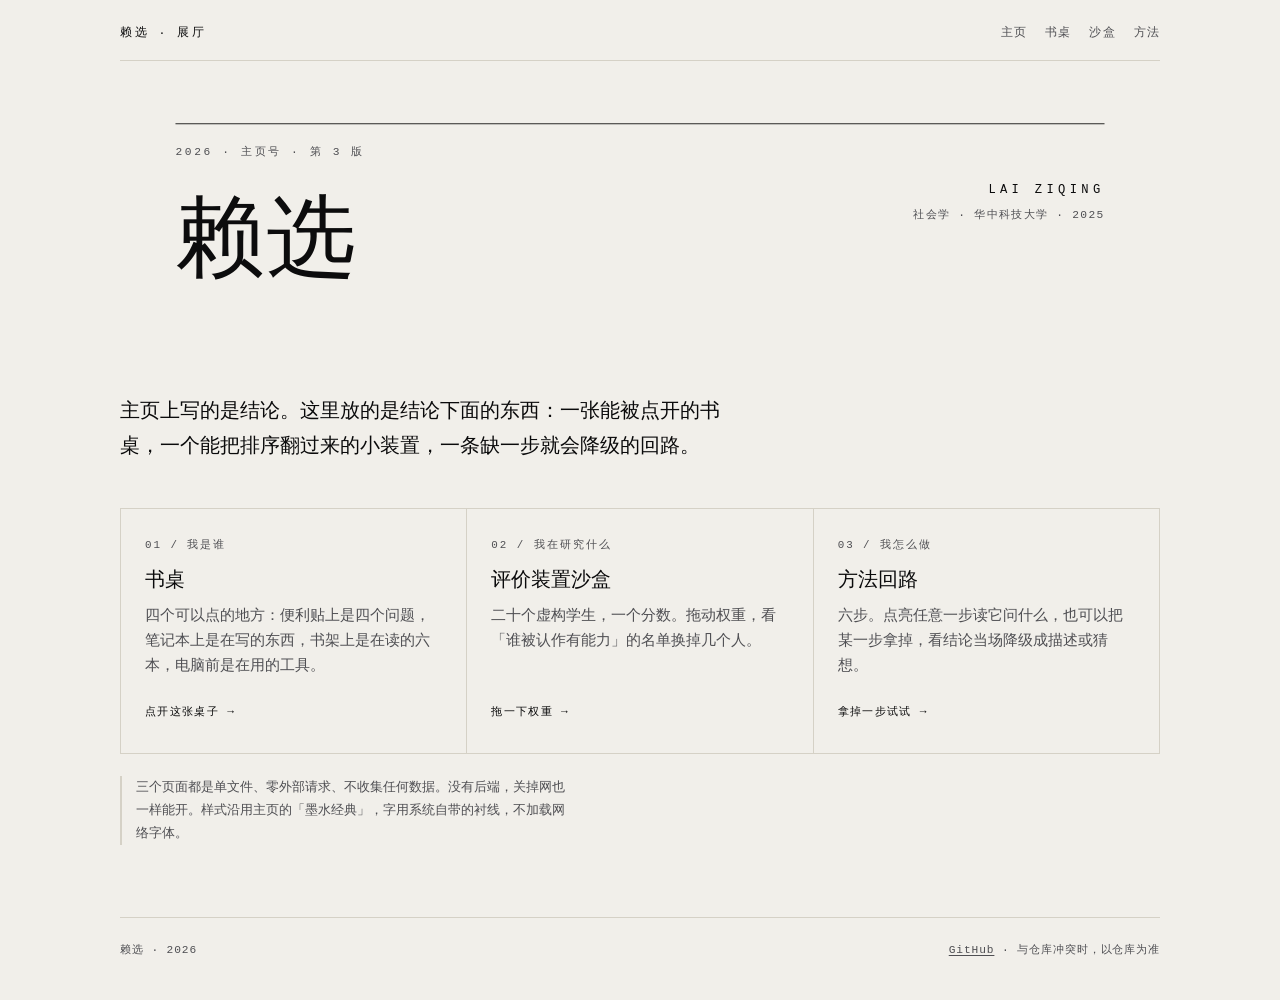
==== index.html @ 60f8e9c2 "site: 展厅 v1 —— 书桌 / 评价装置沙盒 / 方法回路" ====
<!DOCTYPE html>
<html lang="zh-CN">
<head>
<meta charset="UTF-8">
<meta name="viewport" content="width=device-width, initial-scale=1.0">
<title>赖选 · 展厅</title>
<meta name="description" content="三个能动手的小东西：一张会回应的书桌、一个评价装置沙盒、一条会降级的方法回路。">
<meta name="color-scheme" content="light">
<link rel="stylesheet" href="assets/tokens.css">
<link rel="stylesheet" href="assets/site.css">
</head>
<body>
<a class="skip" href="#main">跳到正文</a>
<div class="wrap">
  <header class="site-head">
    <a class="brand" href="./">赖选 · 展厅</a>
    <nav>
      <a href="https://github.com/peishenglai3-hash">主页</a>
      <a href="desk/">书桌</a>
      <a href="sandbox/">沙盒</a>
      <a href="field/">方法</a>
    </nav>
  </header>

  <main id="main">
    <picture class="hero-img">
      <source media="(prefers-color-scheme: dark)" srcset="assets/hero-dark.svg">
      <img src="assets/hero-light.svg" alt="赖选 · 主页号 第 3 版。把属于人的，交给人。" width="1200" height="320">
    </picture>

    <p class="lede">主页上写的是结论。这里放的是结论下面的东西：一张能被点开的书桌，一个能把排序翻过来的小装置，一条缺一步就会降级的回路。</p>

    <div class="cards">
      <a class="card" href="desk/">
        <span class="k">01 / 我是谁</span>
        <h2>书桌</h2>
        <p>四个可以点的地方：便利贴上是四个问题，笔记本上是在写的东西，书架上是在读的六本，电脑前是在用的工具。</p>
        <span class="go">点开这张桌子</span>
      </a>
      <a class="card" href="sandbox/">
        <span class="k">02 / 我在研究什么</span>
        <h2>评价装置沙盒</h2>
        <p>二十个虚构学生，一个分数。拖动权重，看「谁被认作有能力」的名单换掉几个人。</p>
        <span class="go">拖一下权重</span>
      </a>
      <a class="card" href="field/">
        <span class="k">03 / 我怎么做</span>
        <h2>方法回路</h2>
        <p>六步。点亮任意一步读它问什么，也可以把某一步拿掉，看结论当场降级成描述或猜想。</p>
        <span class="go">拿掉一步试试</span>
      </a>
    </div>

    <p class="note">三个页面都是单文件、零外部请求、不收集任何数据。没有后端，关掉网也一样能开。样式沿用主页的「墨水经典」，字用系统自带的衬线，不加载网络字体。</p>
  </main>

  <footer class="site-foot">
    <span>赖选 · 2026</span>
    <span><a href="https://github.com/peishenglai3-hash">GitHub</a> · 与仓库冲突时，以仓库为准</span>
  </footer>
</div>
</body>
</html>
---- assets/tokens.css ----
/* 墨水经典（ink-classic）—— 取值直接来自
   dsh-guizang-design/skills/guizang-page-skill/assets/themes.json
   paper #f1efea / ink #0a0a0b / accent #111111
   版式规则来自 references/design-rules.md（1200px 容器 / 80px 边距 /
   17px 正文 / 1.85 行高 / 36em 行长 / 最多 2 条粗线 / 每风格一个 accent）。
   本文件只新增两个派生量：--ink-2（次级文字）与 --rule（细线），
   两者都要过 WCAG AA，由 build/contrast.mjs 计算。 */

:root {
  --paper: #f1efea;
  --ink: #0a0a0b;
  --ink-2: #4f4f53;
  --rule: #d5d1c6;
  --accent: #111111;

  --font-serif: 'Noto Serif SC', 'Source Han Serif SC', 'Source Han Serif CN',
    'Songti SC', 'STSong', 'SimSun', Georgia, serif;
  --font-sans: 'Inter', -apple-system, BlinkMacSystemFont, 'Segoe UI',
    'PingFang SC', 'Hiragino Sans GB', 'Microsoft YaHei', 'Noto Sans SC',
    sans-serif;
  --font-mono: 'IBM Plex Mono', ui-monospace, SFMono-Regular, Consolas,
    'Courier New', monospace;

  --text-size: 1.0625rem;      /* 17px */
  --text-leading: 1.85;
  --measure: 36em;
  --gap-section: 64px;
  --container: 1200px;
  --pad: 80px;
  --radius: 3px;
}

* { box-sizing: border-box; }

html {
  background: var(--paper);
  color: var(--ink);
  -webkit-text-size-adjust: 100%;
}

body {
  margin: 0;
  font-family: var(--font-serif);
  font-size: var(--text-size);
  line-height: var(--text-leading);
  letter-spacing: 0;
  line-break: strict;
  overflow-wrap: break-word;
  text-rendering: optimizeLegibility;
}

.wrap {
  max-width: var(--container);
  margin: 0 auto;
  padding: 0 var(--pad);
}

@media (max-width: 1024px) {
  :root { --pad: 32px; }
}
@media (max-width: 640px) {
  :root { --pad: 20px; --text-size: 1rem; --gap-section: 44px; }
}

h1, h2, h3 {
  font-family: var(--font-serif);
  font-weight: 400;
  line-height: 1.4;
  letter-spacing: 0;
  margin: 0 0 .6em;
}
h1 { font-size: clamp(2rem, 5vw, 3.25rem); line-height: 1.3; }
h2 { font-size: clamp(1.35rem, 2.6vw, 1.75rem); }

p { margin: 0 0 1em; max-width: var(--measure); }
a { color: var(--ink); text-decoration-thickness: 1px; text-underline-offset: .18em; }
a:hover { text-decoration-thickness: 2px; }

.mono {
  font-family: var(--font-mono);
  font-size: .74rem;
  letter-spacing: .08em;
  text-transform: uppercase;
  color: var(--ink-2);
}

.rule { height: 1px; background: var(--rule); border: 0; margin: 0; }
.rule-thick { height: 2px; background: var(--ink); border: 0; margin: 0; }

.section { padding: var(--gap-section) 0 0; }
.muted { color: var(--ink-2); }
.small { font-size: .88rem; line-height: 1.7; }

/* 焦点可见性：键盘用户必须看得见 */
:focus-visible {
  outline: 2px solid var(--ink);
  outline-offset: 3px;
}

.skip {
  position: absolute;
  left: -9999px;
}
.skip:focus {
  left: 12px;
  top: 12px;
  z-index: 99;
  background: var(--paper);
  padding: 8px 12px;
  border: 1px solid var(--ink);
}

@media (prefers-reduced-motion: reduce) {
  *, *::before, *::after {
    animation-duration: .001ms !important;
    animation-iteration-count: 1 !important;
    transition-duration: .001ms !important;
  }
}

/* 抓帧模式：build/capture.mjs 会在 <html> 上打 data-capture，
   把站点外壳藏掉，只留 demo 本身，GIF 才不会带上页头或被切顶。 */
html[data-capture] .site-head,
html[data-capture] .site-foot,
html[data-capture] .cap-hide { display: none !important; }
html[data-capture] body { padding: 0; }
html[data-capture] .desk,
html[data-capture] .sbx { margin-top: 0 !important; }
---- assets/site.css ----
/* 展厅的站点外壳。设计 token 全部来自 tokens.css（墨水经典），
   这里只放导航、卡片、页脚这些"跨页面"的东西。 */

.site-head {
  display: flex;
  align-items: baseline;
  justify-content: space-between;
  gap: 16px;
  padding: 22px 0 14px;
  border-bottom: 1px solid var(--rule);
  flex-wrap: wrap;
}
.site-head a { text-decoration: none; }
.site-head .brand {
  font-family: var(--font-mono);
  font-size: .72rem;
  letter-spacing: .22em;
  text-transform: uppercase;
  color: var(--ink);
}
.site-head nav { display: flex; gap: 18px; flex-wrap: wrap; }
.site-head nav a {
  font-family: var(--font-mono);
  font-size: .72rem;
  letter-spacing: .1em;
  color: var(--ink-2);
  text-decoration: none;
  padding-bottom: 2px;
  border-bottom: 1px solid transparent;
}
.site-head nav a:hover,
.site-head nav a[aria-current="page"] { color: var(--ink); border-bottom-color: var(--ink); }

.hero-img { display: block; width: 100%; height: auto; margin: 28px 0 8px; }
.hero-img img { display: block; width: 100%; height: auto; }

.lede {
  font-size: clamp(1.05rem, 2.2vw, 1.28rem);
  line-height: 1.75;
  max-width: 30em;
  margin: 26px 0 0;
}

.cards {
  display: grid;
  grid-template-columns: repeat(3, 1fr);
  gap: 1px;
  background: var(--rule);
  border: 1px solid var(--rule);
  margin: 44px 0 0;
}
@media (max-width: 900px) { .cards { grid-template-columns: 1fr; } }
.card {
  background: var(--paper);
  padding: 26px 24px 30px;
  text-decoration: none;
  color: inherit;
  display: flex;
  flex-direction: column;
  gap: 10px;
  transition: background .18s ease;
  position: relative;
}
.card:hover, .card:focus-visible { background: #eae7df; }
.card .k {
  font-family: var(--font-mono);
  font-size: .68rem;
  letter-spacing: .18em;
  color: var(--ink-2);
  text-transform: uppercase;
}
.card h2 { font-size: 1.25rem; margin: 0; }
.card p { font-size: .92rem; line-height: 1.7; color: var(--ink-2); margin: 0; }
.card .go {
  margin-top: auto;
  padding-top: 14px;
  font-family: var(--font-mono);
  font-size: .7rem;
  letter-spacing: .12em;
  color: var(--ink);
}
.card .go::after { content: " →"; }

.site-foot {
  margin-top: 72px;
  padding: 22px 0 40px;
  border-top: 1px solid var(--rule);
  display: flex;
  justify-content: space-between;
  gap: 16px;
  flex-wrap: wrap;
  font-family: var(--font-mono);
  font-size: .7rem;
  letter-spacing: .08em;
  color: var(--ink-2);
}
.site-foot a { color: var(--ink-2); }

.note {
  font-size: .84rem;
  line-height: 1.7;
  color: var(--ink-2);
  border-left: 2px solid var(--rule);
  padding-left: 14px;
  max-width: 34em;
  margin: 22px 0 0;
}
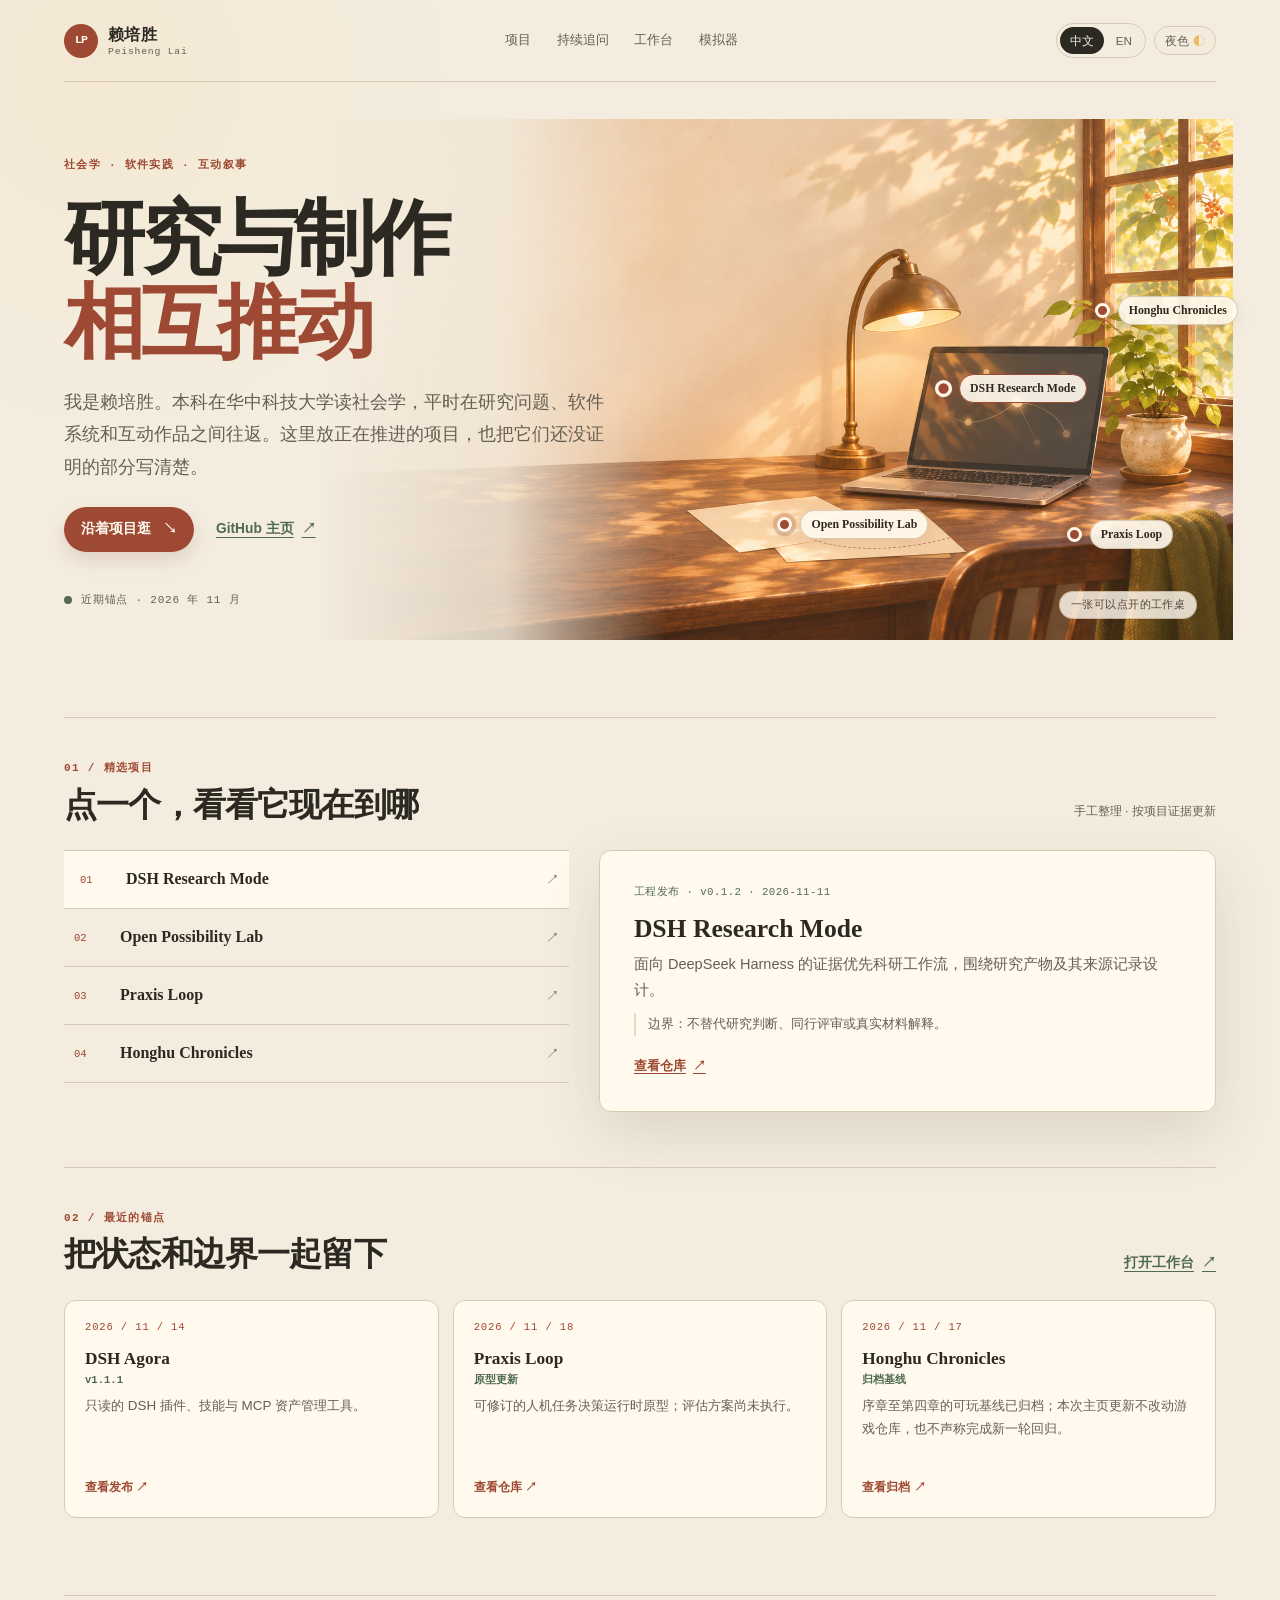
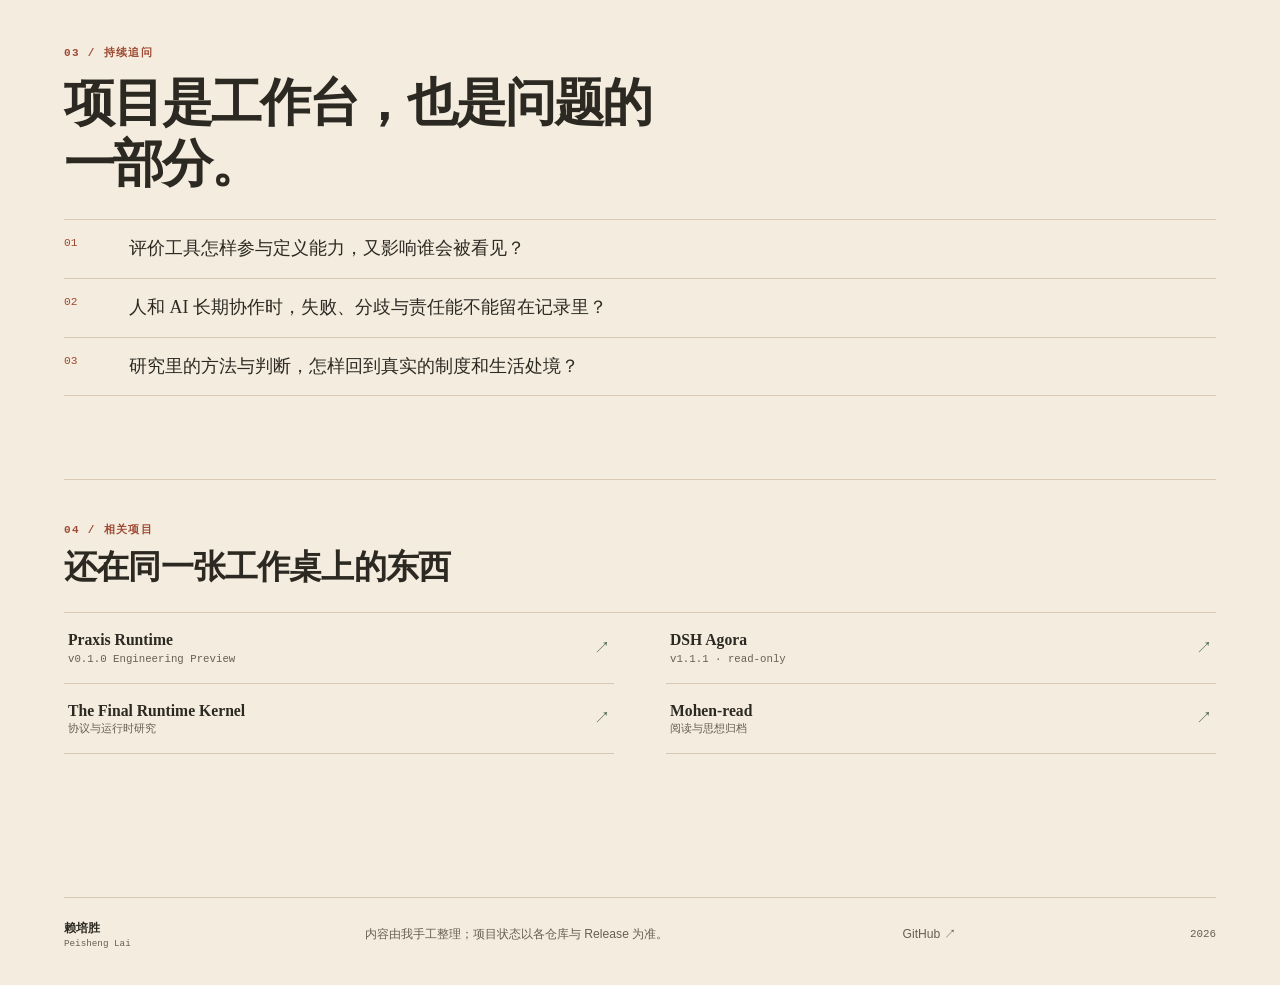
==== commit c3807478: "Rebuild personal homepage with bilingual project views" ====
--- a/index.html
+++ b/index.html
@@ -1,63 +1,95 @@
-<!DOCTYPE html>
-<html lang="zh-CN">
+<!doctype html>
+<html lang="zh-CN" data-title-zh="赖培胜 · 研究与制作" data-title-en="Peisheng Lai · Research and Making" data-description-zh="赖培胜的个人主页：社会学问题、软件实践与互动叙事。" data-description-en="Peisheng Lai's personal homepage: sociological questions, software practice, and interactive narrative.">
 <head>
-<meta charset="UTF-8">
-<meta name="viewport" content="width=device-width, initial-scale=1.0">
-<title>赖选 · 展厅</title>
-<meta name="description" content="三个能动手的小东西：一张会回应的书桌、一个评价装置沙盒、一条会降级的方法回路。">
-<meta name="color-scheme" content="light">
-<link rel="stylesheet" href="assets/tokens.css">
-<link rel="stylesheet" href="assets/site.css">
+  <meta charset="utf-8"><meta name="viewport" content="width=device-width, initial-scale=1">
+  <meta name="description" content="赖培胜的个人主页：社会学问题、软件实践与互动叙事。"><meta name="color-scheme" content="light dark"><meta name="theme-color" content="#f4eddf">
+  <title>赖培胜 · 研究与制作</title>
+  <link rel="stylesheet" href="assets/tokens.css"><link rel="stylesheet" href="assets/site.css"><link rel="stylesheet" href="assets/home.css">
+  <script defer src="assets/site.js"></script><script defer src="assets/home.js"></script>
 </head>
 <body>
-<a class="skip" href="#main">跳到正文</a>
-<div class="wrap">
+<a class="skip-link" href="#main"><span data-copy-lang="zh">跳到正文</span><span data-copy-lang="en" hidden>Skip to content</span></a>
+<div class="site-shell">
   <header class="site-head">
-    <a class="brand" href="./">赖选 · 展厅</a>
-    <nav>
-      <a href="https://github.com/peishenglai3-hash">主页</a>
-      <a href="desk/">书桌</a>
-      <a href="sandbox/">沙盒</a>
-      <a href="field/">方法</a>
+    <a class="brand" href="./" aria-label="赖培胜 · Peisheng Lai"><span class="brand__mark" aria-hidden="true">LP</span><span class="brand__name">赖培胜 <small>Peisheng Lai</small></span></a>
+    <nav class="main-nav" aria-label="主要导航" data-aria-zh="主要导航" data-aria-en="Primary navigation">
+      <a href="#projects"><span data-copy-lang="zh">项目</span><span data-copy-lang="en" hidden>Projects</span></a>
+      <a href="#questions"><span data-copy-lang="zh">持续追问</span><span data-copy-lang="en" hidden>Questions</span></a>
+      <a href="desk/"><span data-copy-lang="zh">工作台</span><span data-copy-lang="en" hidden>Workbench</span></a>
+      <a href="sandbox/"><span data-copy-lang="zh">模拟器</span><span data-copy-lang="en" hidden>Sandbox</span></a>
     </nav>
+    <div class="head-controls">
+      <div class="language-switch" role="group" aria-label="语言 / Language" data-aria-zh="语言" data-aria-en="Language"><button type="button" data-language="zh" aria-pressed="true">中文</button><button type="button" data-language="en" aria-pressed="false">EN</button></div>
+      <button class="theme-switch" type="button" data-theme-toggle><span data-copy-lang="zh">夜色</span><span data-copy-lang="en" hidden>Night</span><span class="theme-switch__icon" aria-hidden="true">◐</span></button>
+    </div>
   </header>
+  <main id="main">
+    <section class="hero" aria-labelledby="hero-title">
+      <div class="hero-copy">
+        <p class="eyebrow"><span data-copy-lang="zh">社会学 · 软件实践 · 互动叙事</span><span data-copy-lang="en" hidden>SOCIOLOGY · SOFTWARE PRACTICE · INTERACTIVE NARRATIVE</span></p>
+        <h1 id="hero-title"><span data-copy-lang="zh">研究与制作</span><span data-copy-lang="en" hidden>Research and making</span><br><em><span data-copy-lang="zh">相互推动</span><span data-copy-lang="en" hidden>move together</span></em></h1>
+        <p class="hero-intro"><span data-copy-lang="zh">我是赖培胜。本科在华中科技大学读社会学，平时在研究问题、软件系统和互动作品之间往返。这里放正在推进的项目，也把它们还没证明的部分写清楚。</span><span data-copy-lang="en" hidden>I’m Peisheng Lai. I study sociology at Huazhong University of Science and Technology and move between research questions, software systems, and interactive projects. This page gathers current work and states what each project has not yet established.</span></p>
+        <div class="hero-actions"><a class="button button--primary" href="#projects"><span data-copy-lang="zh">沿着项目逛</span><span data-copy-lang="en" hidden>Explore projects</span><span aria-hidden="true">↘</span></a><a class="text-link" href="https://github.com/peishenglai3-hash"><span data-copy-lang="zh">GitHub 主页</span><span data-copy-lang="en" hidden>GitHub profile</span><span aria-hidden="true">↗</span></a></div>
+        <p class="hero-note"><span class="pulse-dot" aria-hidden="true"></span><span data-copy-lang="zh">近期锚点 · 2026 年 11 月</span><span data-copy-lang="en" hidden>Current anchors · November 2026</span></p>
+      </div>
+      <div class="desk-stage">
+        <img class="desk-art" src="assets/study-room.png" width="1660" height="927" alt="">
+        <span class="scene-caption"><span data-copy-lang="zh">一张可以点开的工作桌</span><span data-copy-lang="en" hidden>A workbench you can explore</span></span>
+        <button class="project-pin pin--research" type="button" data-project="research-mode" aria-controls="project-detail" aria-pressed="true"><span class="pin__dot" aria-hidden="true"></span><span class="pin__label">DSH Research Mode</span></button>
+        <button class="project-pin pin--opl" type="button" data-project="open-possibility-lab" aria-controls="project-detail" aria-pressed="false"><span class="pin__dot" aria-hidden="true"></span><span class="pin__label">Open Possibility Lab</span></button>
+        <button class="project-pin pin--praxis" type="button" data-project="praxis-loop" aria-controls="project-detail" aria-pressed="false"><span class="pin__dot" aria-hidden="true"></span><span class="pin__label">Praxis Loop</span></button>
+        <button class="project-pin pin--honghu" type="button" data-project="honghu-chronicles" aria-controls="project-detail" aria-pressed="false"><span class="pin__dot" aria-hidden="true"></span><span class="pin__label">Honghu Chronicles</span></button>
+        <span class="scene-path" aria-hidden="true"></span>
+      </div>
+    </section>
 
-  <main id="main">
-    <picture class="hero-img">
-      <source media="(prefers-color-scheme: dark)" srcset="assets/hero-dark.svg">
-      <img src="assets/hero-light.svg" alt="赖选 · 主页号 第 3 版。把属于人的，交给人。" width="1200" height="320">
-    </picture>
+    <section class="project-dock" id="projects" aria-labelledby="projects-title">
+      <div class="section-heading"><div><p class="eyebrow">01 / <span data-copy-lang="zh">精选项目</span><span data-copy-lang="en" hidden>SELECTED PROJECTS</span></p><h2 id="projects-title"><span data-copy-lang="zh">点一个，看看它现在到哪</span><span data-copy-lang="en" hidden>Choose a project to see its current state</span></h2></div><p class="section-aside"><span data-copy-lang="zh">手工整理 · 按项目证据更新</span><span data-copy-lang="en" hidden>Curated by hand · Updated from project evidence</span></p></div>
+      <div class="project-layout">
+        <div class="project-list" role="group" aria-label="精选项目" data-aria-zh="精选项目" data-aria-en="Selected projects">
+          <button type="button" data-project="research-mode" aria-controls="project-detail" aria-pressed="true"><span class="project-index">01</span><span class="project-list__name">DSH Research Mode</span><span class="project-arrow" aria-hidden="true">↗</span></button>
+          <button type="button" data-project="open-possibility-lab" aria-controls="project-detail" aria-pressed="false"><span class="project-index">02</span><span class="project-list__name">Open Possibility Lab</span><span class="project-arrow" aria-hidden="true">↗</span></button>
+          <button type="button" data-project="praxis-loop" aria-controls="project-detail" aria-pressed="false"><span class="project-index">03</span><span class="project-list__name">Praxis Loop</span><span class="project-arrow" aria-hidden="true">↗</span></button>
+          <button type="button" data-project="honghu-chronicles" aria-controls="project-detail" aria-pressed="false"><span class="project-index">04</span><span class="project-list__name">Honghu Chronicles</span><span class="project-arrow" aria-hidden="true">↗</span></button>
+        </div>
+        <article class="project-detail" id="project-detail" aria-live="polite" aria-atomic="true">
+          <p class="project-detail__meta" id="project-meta">工程发布 · v0.1.2 · 2026-11-11</p><h3 id="project-name">DSH Research Mode</h3>
+          <p id="project-description">面向 DeepSeek Harness 的证据优先科研工作流，围绕研究产物及其来源记录设计。</p>
+          <p class="project-detail__boundary" id="project-boundary">边界：不替代研究判断、同行评审或真实材料解释。</p>
+          <a id="project-link" href="https://github.com/peishenglai3-hash/dsh-research-mode" target="_blank" rel="noreferrer"><span data-copy-lang="zh">查看仓库</span><span data-copy-lang="en" hidden>Open repository</span><span aria-hidden="true">↗</span></a>
+        </article>
+      </div>
+    </section>
 
-    <p class="lede">主页上写的是结论。这里放的是结论下面的东西：一张能被点开的书桌，一个能把排序翻过来的小装置，一条缺一步就会降级的回路。</p>
+    <section class="recent-section" aria-labelledby="recent-title">
+      <div class="section-heading"><div><p class="eyebrow">02 / <span data-copy-lang="zh">最近的锚点</span><span data-copy-lang="en" hidden>RECENT ANCHORS</span></p><h2 id="recent-title"><span data-copy-lang="zh">把状态和边界一起留下</span><span data-copy-lang="en" hidden>Keep status and limits visible</span></h2></div><a class="text-link" href="desk/"><span data-copy-lang="zh">打开工作台</span><span data-copy-lang="en" hidden>Open workbench</span><span aria-hidden="true">↗</span></a></div>
+      <div class="recent-grid">
+        <article class="recent-item"><span class="recent-date">2026 / 11 / 14</span><h3>DSH Agora <small>v1.1.1</small></h3><p><span data-copy-lang="zh">只读的 DSH 插件、技能与 MCP 资产管理工具。</span><span data-copy-lang="en" hidden>A read-only asset steward for DSH plugins, skills, and MCPs.</span></p><a href="https://github.com/peishenglai3-hash/dsh-agora/releases/tag/v1.1.1"><span data-copy-lang="zh">查看发布</span><span data-copy-lang="en" hidden>View release</span> ↗</a></article>
+        <article class="recent-item"><span class="recent-date">2026 / 11 / 18</span><h3>Praxis Loop <small><span data-copy-lang="zh">原型更新</span><span data-copy-lang="en" hidden>Prototype update</span></small></h3><p><span data-copy-lang="zh">可修订的人机任务决策运行时原型；评估方案尚未执行。</span><span data-copy-lang="en" hidden>A runtime prototype for revisable human–AI task decisions; the evaluation plan has not been run.</span></p><a href="https://github.com/peishenglai3-hash/praxis-loop"><span data-copy-lang="zh">查看仓库</span><span data-copy-lang="en" hidden>View repository</span> ↗</a></article>
+        <article class="recent-item"><span class="recent-date">2026 / 11 / 17</span><h3>Honghu Chronicles <small><span data-copy-lang="zh">归档基线</span><span data-copy-lang="en" hidden>Archived baseline</span></small></h3><p><span data-copy-lang="zh">序章至第四章的可玩基线已归档；本次主页更新不改动游戏仓库，也不声称完成新一轮回归。</span><span data-copy-lang="en" hidden>The playable prologue-to-chapter-four baseline is archived. This homepage update leaves the game repository untouched and makes no new regression claim.</span></p><a href="https://github.com/peishenglai3-hash/honghu-chronicles"><span data-copy-lang="zh">查看归档</span><span data-copy-lang="en" hidden>View archive</span> ↗</a></article>
+      </div>
+    </section>
 
-    <div class="cards">
-      <a class="card" href="desk/">
-        <span class="k">01 / 我是谁</span>
-        <h2>书桌</h2>
-        <p>四个可以点的地方：便利贴上是四个问题，笔记本上是在写的东西，书架上是在读的六本，电脑前是在用的工具。</p>
-        <span class="go">点开这张桌子</span>
-      </a>
-      <a class="card" href="sandbox/">
-        <span class="k">02 / 我在研究什么</span>
-        <h2>评价装置沙盒</h2>
-        <p>二十个虚构学生，一个分数。拖动权重，看「谁被认作有能力」的名单换掉几个人。</p>
-        <span class="go">拖一下权重</span>
-      </a>
-      <a class="card" href="field/">
-        <span class="k">03 / 我怎么做</span>
-        <h2>方法回路</h2>
-        <p>六步。点亮任意一步读它问什么，也可以把某一步拿掉，看结论当场降级成描述或猜想。</p>
-        <span class="go">拿掉一步试试</span>
-      </a>
-    </div>
+    <section class="questions-section" id="questions" aria-labelledby="questions-title">
+      <p class="eyebrow">03 / <span data-copy-lang="zh">持续追问</span><span data-copy-lang="en" hidden>OPEN QUESTIONS</span></p><h2 id="questions-title"><span data-copy-lang="zh">项目是工作台，也是问题的一部分。</span><span data-copy-lang="en" hidden>Projects are workbenches—and part of the questions.</span></h2>
+      <div class="question-lines">
+        <p><span>01</span><span data-copy-lang="zh">评价工具怎样参与定义能力，又影响谁会被看见？</span><span data-copy-lang="en" hidden>How do evaluation tools help define ability—and shape who gets recognized?</span></p>
+        <p><span>02</span><span data-copy-lang="zh">人和 AI 长期协作时，失败、分歧与责任能不能留在记录里？</span><span data-copy-lang="en" hidden>In long-term human–AI work, can failure, dissent, and responsibility remain visible?</span></p>
+        <p><span>03</span><span data-copy-lang="zh">研究里的方法与判断，怎样回到真实的制度和生活处境？</span><span data-copy-lang="en" hidden>How can research methods and judgments return to real institutions and lived conditions?</span></p>
+      </div>
+    </section>
 
-    <p class="note">三个页面都是单文件、零外部请求、不收集任何数据。没有后端，关掉网也一样能开。样式沿用主页的「墨水经典」，字用系统自带的衬线，不加载网络字体。</p>
+    <section class="more-projects" aria-labelledby="more-title">
+      <div class="section-heading"><div><p class="eyebrow">04 / <span data-copy-lang="zh">相关项目</span><span data-copy-lang="en" hidden>RELATED PROJECTS</span></p><h2 id="more-title"><span data-copy-lang="zh">还在同一张工作桌上的东西</span><span data-copy-lang="en" hidden>More work from the same desk</span></h2></div></div>
+      <div class="related-list">
+        <a href="https://github.com/peishenglai3-hash/praxis-runtime"><span><b>Praxis Runtime</b><small>v0.1.0 Engineering Preview</small></span><span aria-hidden="true">↗</span></a>
+        <a href="https://github.com/peishenglai3-hash/dsh-agora"><span><b>DSH Agora</b><small>v1.1.1 · read-only</small></span><span aria-hidden="true">↗</span></a>
+        <a href="https://github.com/peishenglai3-hash/the_final-runtime-kernel"><span><b>The Final Runtime Kernel</b><small><span data-copy-lang="zh">协议与运行时研究</span><span data-copy-lang="en" hidden>Runtime and protocol research</span></small></span><span aria-hidden="true">↗</span></a>
+        <a href="https://github.com/peishenglai3-hash/Mohen-read"><span><b>Mohen-read</b><small><span data-copy-lang="zh">阅读与思想归档</span><span data-copy-lang="en" hidden>Reading and thought archive</span></small></span><span aria-hidden="true">↗</span></a>
+      </div>
+    </section>
   </main>
-
-  <footer class="site-foot">
-    <span>赖选 · 2026</span>
-    <span><a href="https://github.com/peishenglai3-hash">GitHub</a> · 与仓库冲突时，以仓库为准</span>
-  </footer>
+  <footer class="site-foot"><a class="footer-name" href="./">赖培胜 <span>Peisheng Lai</span></a><p><span data-copy-lang="zh">内容由我手工整理；项目状态以各仓库与 Release 为准。</span><span data-copy-lang="en" hidden>Curated by me; project status follows each repository and release.</span></p><a href="https://github.com/peishenglai3-hash">GitHub ↗</a><span class="foot-year">2026</span></footer>
 </div>
 </body>
 </html>
--- a/assets/tokens.css
+++ b/assets/tokens.css
@@ -1,128 +1,39 @@
-/* 墨水经典（ink-classic）—— 取值直接来自
-   dsh-guizang-design/skills/guizang-page-skill/assets/themes.json
-   paper #f1efea / ink #0a0a0b / accent #111111
-   版式规则来自 references/design-rules.md（1200px 容器 / 80px 边距 /
-   17px 正文 / 1.85 行高 / 36em 行长 / 最多 2 条粗线 / 每风格一个 accent）。
-   本文件只新增两个派生量：--ink-2（次级文字）与 --rule（细线），
-   两者都要过 WCAG AA，由 build/contrast.mjs 计算。 */
-
 :root {
-  --paper: #f1efea;
-  --ink: #0a0a0b;
-  --ink-2: #4f4f53;
-  --rule: #d5d1c6;
-  --accent: #111111;
-
-  --font-serif: 'Noto Serif SC', 'Source Han Serif SC', 'Source Han Serif CN',
-    'Songti SC', 'STSong', 'SimSun', Georgia, serif;
-  --font-sans: 'Inter', -apple-system, BlinkMacSystemFont, 'Segoe UI',
-    'PingFang SC', 'Hiragino Sans GB', 'Microsoft YaHei', 'Noto Sans SC',
-    sans-serif;
-  --font-mono: 'IBM Plex Mono', ui-monospace, SFMono-Regular, Consolas,
-    'Courier New', monospace;
-
-  --text-size: 1.0625rem;      /* 17px */
-  --text-leading: 1.85;
-  --measure: 36em;
-  --gap-section: 64px;
-  --container: 1200px;
-  --pad: 80px;
-  --radius: 3px;
+  color-scheme: light;
+  --paper: #f4eddf;
+  --paper-raised: #fff9ee;
+  --ink: #2c2922;
+  --ink-muted: #675f52;
+  --line: #d7c9b2;
+  --line-strong: #b6a489;
+  --accent: #9e4933;
+  --accent-soft: #edd4c5;
+  --leaf: #506b51;
+  --leaf-soft: #dce4d1;
+  --sun: #efbc63;
+  --wood: #95603e;
+  --shadow: 0 22px 60px rgba(61, 43, 23, .12);
+  --serif: "Noto Serif SC", "Source Han Serif SC", "Songti SC", "STSong", Georgia, serif;
+  --sans: "Inter", -apple-system, BlinkMacSystemFont, "Segoe UI", "PingFang SC", "Microsoft YaHei", "Noto Sans SC", sans-serif;
+  --mono: "IBM Plex Mono", ui-monospace, SFMono-Regular, Consolas, monospace;
+  --measure: 72rem;
+  --radius-sm: 4px;
+  --radius-md: 12px;
+  --radius-lg: 22px;
 }
-
-* { box-sizing: border-box; }
-
-html {
-  background: var(--paper);
-  color: var(--ink);
-  -webkit-text-size-adjust: 100%;
+:root[data-theme="night"] {
+  color-scheme: dark;
+  --paper: #20251f;
+  --paper-raised: #292e27;
+  --ink: #f2eadb;
+  --ink-muted: #c2b8a5;
+  --line: #4a4d41;
+  --line-strong: #6e705f;
+  --accent: #e28b68;
+  --accent-soft: #49352d;
+  --leaf: #a3b88c;
+  --leaf-soft: #374232;
+  --sun: #f1c875;
+  --wood: #9c704f;
+  --shadow: 0 22px 60px rgba(0, 0, 0, .26);
 }
-
-body {
-  margin: 0;
-  font-family: var(--font-serif);
-  font-size: var(--text-size);
-  line-height: var(--text-leading);
-  letter-spacing: 0;
-  line-break: strict;
-  overflow-wrap: break-word;
-  text-rendering: optimizeLegibility;
-}
-
-.wrap {
-  max-width: var(--container);
-  margin: 0 auto;
-  padding: 0 var(--pad);
-}
-
-@media (max-width: 1024px) {
-  :root { --pad: 32px; }
-}
-@media (max-width: 640px) {
-  :root { --pad: 20px; --text-size: 1rem; --gap-section: 44px; }
-}
-
-h1, h2, h3 {
-  font-family: var(--font-serif);
-  font-weight: 400;
-  line-height: 1.4;
-  letter-spacing: 0;
-  margin: 0 0 .6em;
-}
-h1 { font-size: clamp(2rem, 5vw, 3.25rem); line-height: 1.3; }
-h2 { font-size: clamp(1.35rem, 2.6vw, 1.75rem); }
-
-p { margin: 0 0 1em; max-width: var(--measure); }
-a { color: var(--ink); text-decoration-thickness: 1px; text-underline-offset: .18em; }
-a:hover { text-decoration-thickness: 2px; }
-
-.mono {
-  font-family: var(--font-mono);
-  font-size: .74rem;
-  letter-spacing: .08em;
-  text-transform: uppercase;
-  color: var(--ink-2);
-}
-
-.rule { height: 1px; background: var(--rule); border: 0; margin: 0; }
-.rule-thick { height: 2px; background: var(--ink); border: 0; margin: 0; }
-
-.section { padding: var(--gap-section) 0 0; }
-.muted { color: var(--ink-2); }
-.small { font-size: .88rem; line-height: 1.7; }
-
-/* 焦点可见性：键盘用户必须看得见 */
-:focus-visible {
-  outline: 2px solid var(--ink);
-  outline-offset: 3px;
-}
-
-.skip {
-  position: absolute;
-  left: -9999px;
-}
-.skip:focus {
-  left: 12px;
-  top: 12px;
-  z-index: 99;
-  background: var(--paper);
-  padding: 8px 12px;
-  border: 1px solid var(--ink);
-}
-
-@media (prefers-reduced-motion: reduce) {
-  *, *::before, *::after {
-    animation-duration: .001ms !important;
-    animation-iteration-count: 1 !important;
-    transition-duration: .001ms !important;
-  }
-}
-
-/* 抓帧模式：build/capture.mjs 会在 <html> 上打 data-capture，
-   把站点外壳藏掉，只留 demo 本身，GIF 才不会带上页头或被切顶。 */
-html[data-capture] .site-head,
-html[data-capture] .site-foot,
-html[data-capture] .cap-hide { display: none !important; }
-html[data-capture] body { padding: 0; }
-html[data-capture] .desk,
-html[data-capture] .sbx { margin-top: 0 !important; }
--- a/assets/site.css
+++ b/assets/site.css
@@ -1,107 +1,126 @@
-/* 展厅的站点外壳。设计 token 全部来自 tokens.css（墨水经典），
-   这里只放导航、卡片、页脚这些"跨页面"的东西。 */
-
+* { box-sizing: border-box; }
+html { scroll-behavior: smooth; scroll-padding-top: 88px; }
+body {
+  margin: 0;
+  min-width: 320px;
+  background:
+    radial-gradient(circle at 8% 3%, rgba(239,188,99,.10), transparent 22rem),
+    var(--paper);
+  color: var(--ink);
+  font-family: var(--sans);
+  font-size: 16px;
+  line-height: 1.65;
+  transition: background-color .25s ease, color .25s ease;
+}
+body, button, input { font-family: var(--sans); }
+a { color: inherit; }
+button { color: inherit; }
+[hidden] { display: none !important; }
+::selection { background: var(--accent-soft); color: var(--ink); }
+:focus-visible { outline: 3px solid var(--leaf); outline-offset: 4px; }
+.skip-link {
+  position: fixed; z-index: 100; left: 12px; top: 12px;
+  transform: translateY(-180%); padding: 9px 13px;
+  background: var(--ink); color: var(--paper); border-radius: var(--radius-sm);
+}
+.skip-link:focus { transform: none; }
+.site-shell { width: min(var(--measure), calc(100% - 48px)); margin: 0 auto; }
 .site-head {
-  display: flex;
-  align-items: baseline;
-  justify-content: space-between;
-  gap: 16px;
-  padding: 22px 0 14px;
-  border-bottom: 1px solid var(--rule);
-  flex-wrap: wrap;
+  position: relative; z-index: 5;
+  min-height: 82px; display: flex; align-items: center;
+  justify-content: space-between; gap: 18px;
+  border-bottom: 1px solid var(--line);
 }
-.site-head a { text-decoration: none; }
-.site-head .brand {
-  font-family: var(--font-mono);
-  font-size: .72rem;
-  letter-spacing: .22em;
-  text-transform: uppercase;
-  color: var(--ink);
+.brand {
+  display: inline-flex; align-items: center; gap: 10px;
+  text-decoration: none; white-space: nowrap;
 }
-.site-head nav { display: flex; gap: 18px; flex-wrap: wrap; }
-.site-head nav a {
-  font-family: var(--font-mono);
-  font-size: .72rem;
-  letter-spacing: .1em;
-  color: var(--ink-2);
-  text-decoration: none;
-  padding-bottom: 2px;
-  border-bottom: 1px solid transparent;
+.brand__mark {
+  width: 34px; height: 34px; display: grid; place-items: center;
+  background: var(--accent); color: #fff8ed; border-radius: 50%;
+  font: 700 .73rem/1 var(--mono); letter-spacing: -.08em;
 }
-.site-head nav a:hover,
-.site-head nav a[aria-current="page"] { color: var(--ink); border-bottom-color: var(--ink); }
-
-.hero-img { display: block; width: 100%; height: auto; margin: 28px 0 8px; }
-.hero-img img { display: block; width: 100%; height: auto; }
-
-.lede {
-  font-size: clamp(1.05rem, 2.2vw, 1.28rem);
-  line-height: 1.75;
-  max-width: 30em;
-  margin: 26px 0 0;
+.brand__name { font-family: var(--serif); font-weight: 650; letter-spacing: .03em; }
+.brand__name small { display: block; margin-top: -3px; color: var(--ink-muted); font: 500 .61rem/1.4 var(--mono); letter-spacing: .08em; }
+.main-nav { display: flex; align-items: center; justify-content: center; gap: clamp(10px, 2vw, 26px); }
+.main-nav a {
+  color: var(--ink-muted); text-decoration: none; font-size: .82rem;
+  padding: 10px 0; border-bottom: 1px solid transparent; transition: color .18s, border-color .18s;
 }
-
-.cards {
-  display: grid;
-  grid-template-columns: repeat(3, 1fr);
-  gap: 1px;
-  background: var(--rule);
-  border: 1px solid var(--rule);
-  margin: 44px 0 0;
+.main-nav a:hover { color: var(--accent); border-color: var(--accent); }
+.head-controls { display: flex; align-items: center; gap: 8px; }
+.language-switch { display: inline-flex; padding: 3px; gap: 2px; border: 1px solid var(--line); border-radius: 999px; }
+.language-switch button, .theme-switch {
+  border: 0; background: transparent; cursor: pointer;
+  font-size: .73rem; line-height: 1; padding: 8px 10px; border-radius: 999px;
 }
-@media (max-width: 900px) { .cards { grid-template-columns: 1fr; } }
-.card {
-  background: var(--paper);
-  padding: 26px 24px 30px;
-  text-decoration: none;
-  color: inherit;
-  display: flex;
-  flex-direction: column;
-  gap: 10px;
-  transition: background .18s ease;
-  position: relative;
+.language-switch button { color: var(--ink-muted); }
+.language-switch button[aria-pressed="true"] { color: var(--paper); background: var(--ink); }
+.theme-switch { border: 1px solid var(--line); color: var(--ink-muted); }
+.theme-switch:hover { color: var(--accent); border-color: var(--accent); }
+.theme-switch__icon { margin-left: 4px; color: var(--sun); }
+.eyebrow {
+  margin: 0; color: var(--accent); font: 600 .69rem/1.4 var(--mono);
+  letter-spacing: .12em; text-transform: uppercase;
 }
-.card:hover, .card:focus-visible { background: #eae7df; }
-.card .k {
-  font-family: var(--font-mono);
-  font-size: .68rem;
-  letter-spacing: .18em;
-  color: var(--ink-2);
-  text-transform: uppercase;
+.button {
+  display: inline-flex; align-items: center; gap: 12px;
+  min-height: 45px; padding: 10px 17px; border-radius: 999px;
+  text-decoration: none; font-size: .85rem; font-weight: 600;
+  transition: transform .18s ease, background-color .18s ease, color .18s ease;
 }
-.card h2 { font-size: 1.25rem; margin: 0; }
-.card p { font-size: .92rem; line-height: 1.7; color: var(--ink-2); margin: 0; }
-.card .go {
-  margin-top: auto;
-  padding-top: 14px;
-  font-family: var(--font-mono);
-  font-size: .7rem;
-  letter-spacing: .12em;
-  color: var(--ink);
+.button:hover { transform: translateY(-2px); }
+.button--primary { background: var(--accent); color: #fff9ee; box-shadow: 0 8px 18px rgba(117, 57, 39, .15); }
+.button--primary:hover { background: #823b2b; }
+.text-link { display: inline-flex; align-items: center; gap: 8px; color: var(--leaf); font-size: .86rem; font-weight: 650; text-decoration-thickness: 1px; text-underline-offset: 4px; }
+.text-link:hover { color: var(--accent); }
+.section-heading { display: flex; align-items: end; justify-content: space-between; gap: 24px; margin-bottom: 26px; }
+.section-heading h2 { margin: 7px 0 0; font: 600 clamp(1.45rem, 2.6vw, 2.1rem)/1.25 var(--serif); letter-spacing: -.025em; }
+.section-aside { margin: 0 0 4px; color: var(--ink-muted); font-size: .78rem; }
+.site-foot {
+  display: flex; align-items: center; justify-content: space-between; flex-wrap: wrap;
+  gap: 12px 24px; margin-top: 88px; padding: 20px 0 34px;
+  border-top: 1px solid var(--line); color: var(--ink-muted); font-size: .76rem;
 }
-.card .go::after { content: " →"; }
-
-.site-foot {
-  margin-top: 72px;
-  padding: 22px 0 40px;
-  border-top: 1px solid var(--rule);
-  display: flex;
-  justify-content: space-between;
-  gap: 16px;
-  flex-wrap: wrap;
-  font-family: var(--font-mono);
-  font-size: .7rem;
-  letter-spacing: .08em;
-  color: var(--ink-2);
+.site-foot p { margin: 0; }
+.site-foot a { color: inherit; text-decoration: none; }
+.site-foot a:hover { color: var(--accent); }
+.footer-name { font-family: var(--serif); font-weight: 650; color: var(--ink) !important; }
+.footer-name span { display: block; font: 500 .58rem/1.4 var(--mono); color: var(--ink-muted); }
+.foot-year { font: .68rem var(--mono); }
+.subpage { padding-top: 44px; }
+.subpage h1 { max-width: 17ch; margin: 9px 0 14px; font: 600 clamp(2.2rem, 5vw, 4rem)/1.1 var(--serif); letter-spacing: -.04em; }
+.subpage .lede { max-width: 48rem; margin: 0; color: var(--ink-muted); font-size: clamp(1rem, 1.8vw, 1.17rem); line-height: 1.8; }
+.panel {
+  margin-top: 30px; padding: clamp(20px, 4vw, 36px);
+  border: 1px solid var(--line); border-radius: var(--radius-md);
+  background: var(--paper-raised); box-shadow: var(--shadow);
 }
-.site-foot a { color: var(--ink-2); }
-
-.note {
-  font-size: .84rem;
-  line-height: 1.7;
-  color: var(--ink-2);
-  border-left: 2px solid var(--rule);
-  padding-left: 14px;
-  max-width: 34em;
-  margin: 22px 0 0;
+.note-box {
+  padding: 14px 17px; border-left: 3px solid var(--leaf);
+  background: var(--leaf-soft); color: var(--ink); font-size: .9rem;
 }
+.muted { color: var(--ink-muted); }
+.inline-link { color: var(--leaf); font-weight: 650; text-underline-offset: 3px; }
+.small-meta { color: var(--ink-muted); font: .68rem/1.5 var(--mono); letter-spacing: .04em; }
+@media (max-width: 850px) {
+  .site-head { align-items: center; flex-wrap: wrap; padding: 14px 0; }
+  .main-nav { order: 3; width: 100%; justify-content: flex-start; overflow-x: auto; }
+}
+@media (max-width: 560px) {
+  .site-shell { width: min(100% - 28px, var(--measure)); }
+  .brand__mark { width: 31px; height: 31px; }
+  .site-head { display: grid; grid-template-columns: minmax(0,1fr) auto; gap: 8px 12px; }
+  .brand { grid-column: 1; grid-row: 1; min-width: 0; }
+  .head-controls { grid-column: 2; grid-row: 1; gap: 5px; }
+  .main-nav { grid-column: 1 / -1; grid-row: 2; order: initial; width: 100%; gap: 18px; margin-top: 2px; }
+  .main-nav a { white-space: nowrap; font-size: .77rem; }
+  .theme-switch { display: none; }
+  .language-switch button { padding: 8px 9px; }
+  .site-foot { align-items: flex-start; flex-direction: column; margin-top: 60px; }
+  .foot-year { align-self: flex-end; margin-top: -25px; }
+}
+@media (prefers-reduced-motion: reduce) {
+  html { scroll-behavior: auto; }
+  *, *::before, *::after { animation-duration: .01ms !important; animation-iteration-count: 1 !important; transition-duration: .01ms !important; }
+}
--- a/assets/home.css
+++ b/assets/home.css
@@ -0,0 +1,150 @@
+.hero {
+  position: relative; min-height: 610px; display: flex; align-items: center;
+  padding: 56px 0 68px; isolation: isolate;
+}
+.hero-copy { position: relative; z-index: 2; width: 48%; max-width: 560px; padding: 20px 0; }
+.hero-copy .eyebrow { margin-bottom: 24px; }
+.hero h1 {
+  margin: 0; max-width: 11em; font: 650 clamp(2.8rem, 6.3vw, 5.5rem)/1.03 var(--serif);
+  letter-spacing: -.055em;
+}
+.hero h1 em { color: var(--accent); font-style: normal; }
+.hero-intro { max-width: 34rem; margin: 22px 0 0; color: var(--ink-muted); font-size: clamp(.98rem, 1.5vw, 1.1rem); line-height: 1.85; }
+.hero-actions { display: flex; align-items: center; gap: 22px; margin-top: 24px; }
+.hero-note { display: flex; align-items: center; gap: 9px; margin: 40px 0 0; color: var(--ink-muted); font: .69rem var(--mono); letter-spacing: .07em; }
+.pulse-dot { width: 8px; height: 8px; border-radius: 50%; background: var(--leaf); box-shadow: 0 0 0 0 rgba(80,107,81,.35); animation: pulse 2.8s ease-out infinite; }
+@keyframes pulse { 60% { box-shadow: 0 0 0 8px rgba(80,107,81,0); } 100% { box-shadow: 0 0 0 0 rgba(80,107,81,0); } }
+.desk-stage {
+  position: absolute; z-index: 1; top: 37px; right: -28px;
+  width: min(81%, 1040px); aspect-ratio: 1660 / 927;
+  pointer-events: none;
+}
+.desk-art { width: 100%; height: 100%; display: block; object-fit: contain; object-position: center; -webkit-mask-image: linear-gradient(to right, transparent 0%, rgba(0,0,0,.18) 21%, #000 38%); mask-image: linear-gradient(to right, transparent 0%, rgba(0,0,0,.18) 21%, #000 38%); }
+.scene-caption {
+  position: absolute; right: 5%; bottom: 4%; z-index: 2;
+  padding: 6px 11px; border: 1px solid rgba(128,95,56,.28); border-radius: 999px;
+  background: rgba(255,249,238,.82); color: #514537; font: .68rem var(--mono); letter-spacing: .04em;
+}
+.scene-path {
+  position: absolute; left: 49%; top: 51%; width: 35%; height: 30%;
+  border: 1px dashed rgba(158,73,51,.62); border-color: transparent transparent rgba(158,73,51,.62) transparent;
+  border-radius: 0 0 60% 50%; transform: rotate(-12deg); pointer-events: none;
+}
+.project-pin {
+  position: absolute; z-index: 3; pointer-events: auto; display: inline-flex;
+  align-items: center; gap: 8px; border: 0; padding: 0; background: transparent;
+  cursor: pointer; color: #31291f; font: 600 .74rem/1.25 var(--serif);
+  animation: drift 4.8s ease-in-out infinite;
+}
+.project-pin:nth-of-type(3) { animation-delay: -.9s; }
+.project-pin:nth-of-type(4) { animation-delay: -1.8s; }
+.project-pin:nth-of-type(5) { animation-delay: -2.7s; }
+.pin__dot {
+  width: 15px; height: 15px; flex: 0 0 15px; border-radius: 50%;
+  background: var(--accent); border: 3px solid #fff6e7;
+  box-shadow: 0 0 0 4px rgba(158,73,51,.23), 0 3px 10px rgba(61,43,23,.2);
+  transition: transform .2s, box-shadow .2s;
+}
+.pin__label {
+  max-width: 185px; padding: 6px 10px; border: 1px solid rgba(128,95,56,.28);
+  border-radius: 999px; background: rgba(255,249,238,.91);
+  box-shadow: 0 5px 16px rgba(61,43,23,.08); white-space: nowrap;
+}
+.project-pin:hover .pin__dot, .project-pin[aria-pressed="true"] .pin__dot { transform: scale(1.15); box-shadow: 0 0 0 7px rgba(158,73,51,.18); }
+.project-pin[aria-pressed="true"] .pin__label { border-color: var(--accent); }
+.pin--research { left: 67%; top: 49%; }
+.pin--opl { left: 50%; top: 75%; }
+.pin--praxis { left: 81%; top: 77%; }
+.pin--honghu { left: 84%; top: 34%; }
+:root[data-theme="night"] .desk-art { filter: brightness(.67) saturate(.82); }
+:root[data-theme="night"] .pin__label, :root[data-theme="night"] .scene-caption { background: rgba(32,37,31,.88); color: var(--ink); border-color: var(--line-strong); }
+@keyframes drift { 0%,100% { translate: 0 0; } 50% { translate: 0 -4px; } }
+.project-dock, .recent-section, .questions-section, .more-projects {
+  position: relative; margin-top: 22px; padding: 43px 0 55px; border-top: 1px solid var(--line);
+}
+.project-dock .section-heading, .recent-section .section-heading, .more-projects .section-heading { margin-bottom: 25px; }
+.project-layout { display: grid; grid-template-columns: minmax(270px, .9fr) minmax(0, 1.1fr); gap: 30px; align-items: stretch; }
+.project-list { border-top: 1px solid var(--line); }
+.project-list button {
+  width: 100%; min-height: 58px; display: grid; grid-template-columns: 36px minmax(0,1fr) 20px; gap: 10px;
+  align-items: center; padding: 12px 10px; border: 0; border-bottom: 1px solid var(--line);
+  text-align: left; background: transparent; cursor: pointer; transition: background .18s, padding .18s;
+}
+.project-list button:hover, .project-list button[aria-pressed="true"] { padding-left: 16px; background: var(--paper-raised); }
+.project-index { color: var(--accent); font: .66rem var(--mono); }
+.project-list__name { font: 600 1rem/1.3 var(--serif); }
+.project-arrow { color: var(--leaf); text-align: right; }
+.project-detail {
+  min-height: 248px; display: flex; flex-direction: column; align-items: flex-start;
+  padding: clamp(22px, 3.2vw, 34px); border-radius: var(--radius-md);
+  border: 1px solid var(--line); background: var(--paper-raised); box-shadow: var(--shadow);
+  animation: appear .3s ease both;
+}
+.project-detail__meta { margin: 0; color: var(--leaf); font: .67rem/1.4 var(--mono); letter-spacing: .04em; }
+.project-detail h3 { margin: 13px 0 7px; font: 650 clamp(1.35rem, 2vw, 1.8rem)/1.25 var(--serif); }
+.project-detail p:not(.project-detail__meta) { margin: 0; color: var(--ink-muted); font-size: .91rem; line-height: 1.75; }
+.project-detail__boundary { margin-top: 10px !important; padding-left: 12px; border-left: 2px solid var(--accent-soft); font-size: .82rem !important; }
+.project-detail a { display: inline-flex; align-items: center; gap: 7px; margin-top: auto; padding-top: 19px; color: var(--accent); font-weight: 650; font-size: .82rem; text-decoration-thickness: 1px; text-underline-offset: 3px; }
+@keyframes appear { from { opacity: .65; transform: translateY(5px); } to { opacity: 1; transform: none; } }
+.recent-section { margin-top: 0; }
+.recent-grid { display: grid; grid-template-columns: repeat(3, 1fr); gap: 14px; }
+.recent-item { min-height: 218px; display: flex; flex-direction: column; align-items: flex-start; padding: 20px; border: 1px solid var(--line); border-radius: var(--radius-md); background: var(--paper-raised); transition: transform .2s, box-shadow .2s; }
+.recent-item:hover { transform: translateY(-3px); box-shadow: var(--shadow); }
+.recent-date { color: var(--accent); font: .66rem var(--mono); letter-spacing: .08em; }
+.recent-item h3 { margin: 14px 0 7px; font: 650 1.08rem/1.35 var(--serif); }
+.recent-item h3 small { display: block; margin-top: 3px; color: var(--leaf); font: 600 .66rem/1.4 var(--mono); }
+.recent-item p { margin: 0; color: var(--ink-muted); font-size: .84rem; line-height: 1.7; }
+.recent-item a { margin-top: auto; padding-top: 16px; color: var(--accent); font-size: .77rem; font-weight: 650; text-decoration: none; }
+.questions-section { padding: 50px 0 61px; }
+.questions-section h2 { max-width: 24ch; margin: 12px 0 25px; font: 600 clamp(1.8rem, 4vw, 3.3rem)/1.18 var(--serif); letter-spacing: -.04em; }
+.question-lines { border-top: 1px solid var(--line); }
+.question-lines p { display: grid; grid-template-columns: 50px minmax(0, 1fr); gap: 15px; margin: 0; padding: 15px 0; border-bottom: 1px solid var(--line); font: 500 clamp(.96rem, 1.5vw, 1.12rem)/1.55 var(--serif); }
+.question-lines p > span:first-child { color: var(--accent); font: .7rem/1.6 var(--mono); }
+.related-list { display: grid; grid-template-columns: repeat(2, 1fr); border-top: 1px solid var(--line); }
+.related-list > a { display: flex; align-items: center; justify-content: space-between; gap: 18px; padding: 16px 4px; border-bottom: 1px solid var(--line); text-decoration: none; transition: color .18s, padding .18s; }
+.related-list > a:nth-child(odd) { margin-right: 26px; }
+.related-list > a:nth-child(even) { margin-left: 26px; }
+.related-list > a:hover { padding-left: 10px; color: var(--accent); }
+.related-list b { display: block; font: 650 .98rem/1.35 var(--serif); }
+.related-list small { display: block; color: var(--ink-muted); font: .67rem/1.5 var(--mono); }
+.related-list > a > span:last-child { color: var(--leaf); }
+@media (max-width: 850px) {
+  .hero { min-height: 0; display: grid; grid-template-columns: 1fr; padding-top: 55px; }
+  .hero-copy { width: 72%; padding-bottom: 0; }
+  .desk-stage { position: relative; top: auto; right: auto; width: 100%; margin: -20px 0 0; grid-row: 2; }
+  .hero-note { margin-top: 24px; }
+  .project-layout { grid-template-columns: 1fr; gap: 19px; }
+  .recent-grid { grid-template-columns: 1fr 1fr; }
+  .recent-item:last-child { grid-column: 1 / -1; }
+}
+@media (max-width: 560px) {
+  .hero { padding-top: 39px; }
+  .hero-copy { width: 100%; }
+  .hero-copy .eyebrow { margin-bottom: 15px; }
+  .hero h1 { font-size: clamp(2.65rem, 12vw, 4rem); }
+  .hero-intro { margin-top: 17px; font-size: .94rem; }
+  .hero-actions { gap: 16px; }
+  .hero-note { margin-top: 20px; }
+  .desk-stage { width: calc(100% + 20px); margin: 0 -10px; aspect-ratio: 1.48; overflow: hidden; }
+  .desk-art { object-fit: cover; object-position: 69% center; }
+  .project-pin { gap: 5px; font-size: .61rem; }
+  .pin__dot { width: 12px; height: 12px; flex-basis: 12px; }
+  .pin__label { max-width: 120px; padding: 5px 7px; white-space: normal; }
+  .pin--research { left: 42%; top: 45%; }
+  .pin--opl { left: 16%; top: 73%; }
+  .pin--praxis { left: 58%; top: 79%; }
+  .pin--honghu { left: 47%; top: 27%; }
+  .scene-path { left: 43%; top: 43%; width: 41%; height: 35%; }
+  .scene-caption { display: none; }
+  .project-dock, .recent-section, .questions-section, .more-projects { padding: 34px 0 43px; }
+  .section-heading { align-items: flex-start; flex-direction: column; gap: 13px; }
+  .section-heading h2 { font-size: 1.5rem; }
+  .section-aside { font-size: .7rem; }
+  .project-list button { grid-template-columns: 29px minmax(0,1fr) 18px; min-height: 54px; }
+  .project-list__name { font-size: .91rem; }
+  .recent-grid { grid-template-columns: 1fr; }
+  .recent-item, .recent-item:last-child { grid-column: auto; min-height: 180px; }
+  .related-list { grid-template-columns: 1fr; }
+  .related-list > a:nth-child(odd), .related-list > a:nth-child(even) { margin-left: 0; margin-right: 0; }
+  .question-lines p { grid-template-columns: 32px minmax(0, 1fr); gap: 9px; }
+}
